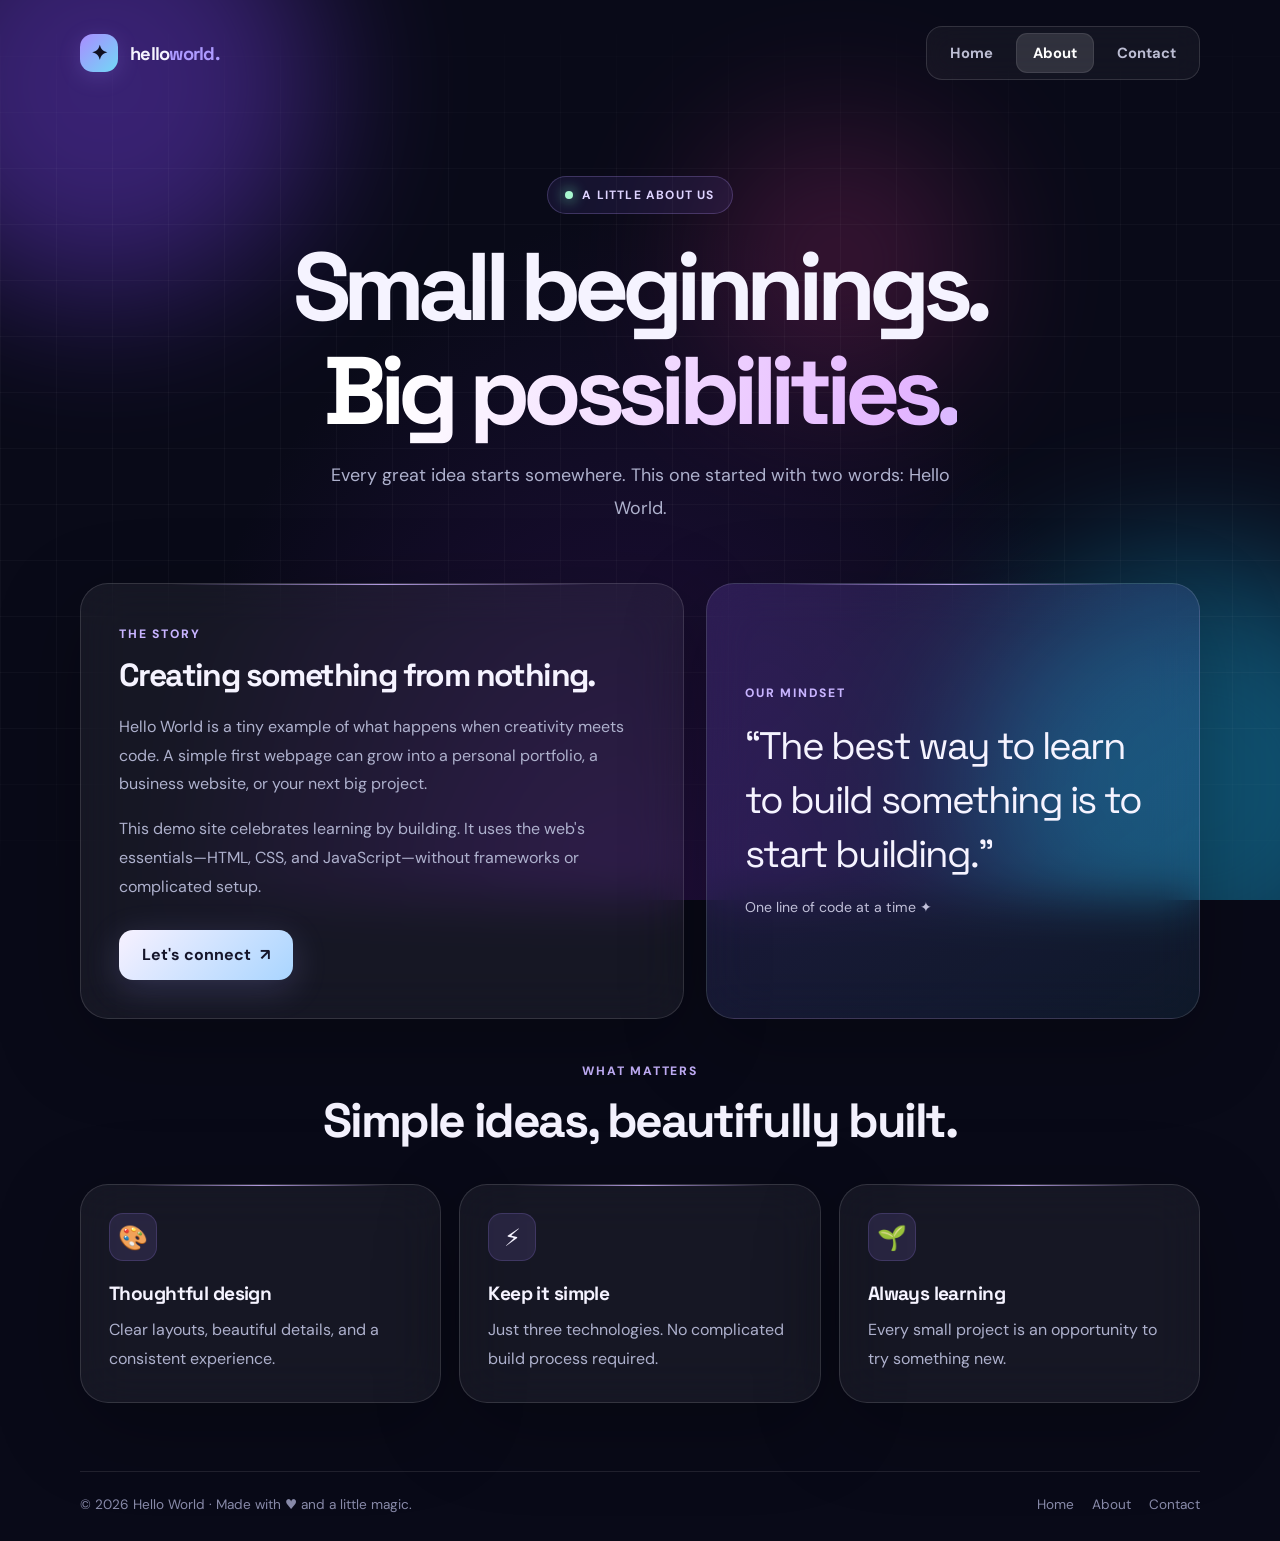
==== about.html @ 331b82f9 "added about, contact, index, readme.md, script and styless" ====
<!DOCTYPE html><html lang="en"><head><meta charset="UTF-8"><meta name="viewport" content="width=device-width,initial-scale=1.0"><meta name="theme-color" content="#090a18"><meta name="description" content="Learn more about the Hello World starter site."><title>About | Hello World</title><link rel="stylesheet" href="styles.css"></head><body><div class="background" aria-hidden="true"><div class="orb one"></div><div class="orb two"></div><div class="orb three"></div><div class="grid-bg"></div></div>
<div class="site-shell"><header class="site-header"><a class="brand" href="index.html" aria-label="Hello World home"><span class="brand-icon">✦</span><span class="brand-name">hello<b>world.</b></span></a><nav class="nav" aria-label="Main navigation"><a href="index.html" >Home</a><a href="about.html" aria-current="page">About</a><a href="contact.html" >Contact</a></nav></header><main><section class="page-intro"><div class="pill"><span class="dot"></span> A little about us</div><h1>Small beginnings.<br><span class="gradient-text">Big possibilities.</span></h1><p>Every great idea starts somewhere. This one started with two words: Hello World.</p></section><section class="about-grid"><article class="about-panel glass"><span class="eyebrow">The story</span><h2>Creating something from nothing.</h2><p class="body-copy">Hello World is a tiny example of what happens when creativity meets code. A simple first webpage can grow into a personal portfolio, a business website, or your next big project.</p><p class="body-copy">This demo site celebrates learning by building. It uses the web's essentials—HTML, CSS, and JavaScript—without frameworks or complicated setup.</p><div style="margin-top:28px"><a class="button primary" href="contact.html">Let's connect <span aria-hidden="true">↗</span></a></div></article><aside class="about-panel glass quote-panel"><span class="eyebrow">Our mindset</span><p class="quote">“The best way to learn to build something is to start building.”</p><span class="small-muted">One line of code at a time ✦</span></aside></section><section aria-labelledby="values-title"><div class="section-title"><span class="eyebrow">What matters</span><h2 class="section-heading" id="values-title">Simple ideas, beautifully built.</h2></div><div class="features"><div class="feature glass"><span class="feature-icon" aria-hidden="true">🎨</span><h3>Thoughtful design</h3><p>Clear layouts, beautiful details, and a consistent experience.</p></div><div class="feature glass"><span class="feature-icon" aria-hidden="true">⚡</span><h3>Keep it simple</h3><p>Just three technologies. No complicated build process required.</p></div><div class="feature glass"><span class="feature-icon" aria-hidden="true">🌱</span><h3>Always learning</h3><p>Every small project is an opportunity to try something new.</p></div></div></section></main><footer class="footer"><span>© <span id="year"></span> Hello World · Made with ♥ and a little magic.</span><div class="footer-links"><a href="index.html">Home</a><a href="about.html">About</a><a href="contact.html">Contact</a></div></footer></div><script src="script.js" defer></script></body></html>
---- styles.css ----
@import url('https://fonts.googleapis.com/css2?family=DM+Sans:wght@400;500;600;700&family=Space+Grotesk:wght@400;500;600;700&display=swap');
:root{color-scheme:dark;--bg:#090a18;--surface:rgba(255,255,255,.055);--surface-hover:rgba(255,255,255,.085);--border:rgba(255,255,255,.13);--text:#f5f3ff;--muted:#aeb1cd;--purple:#ad8bff;--cyan:#8ad8ff;--mint:#a9f5cf;--shadow:0 24px 85px rgba(0,0,0,.28)}
*{box-sizing:border-box}html{scroll-behavior:smooth}body{margin:0;min-height:100vh;font-family:'DM Sans',Inter,ui-sans-serif,system-ui,sans-serif;color:var(--text);background:var(--bg);overflow-x:hidden}button,input,textarea{font:inherit}button,a{-webkit-tap-highlight-color:transparent}a{color:inherit;text-decoration:none}button:focus-visible,a:focus-visible,input:focus-visible,textarea:focus-visible{outline:3px solid #c7b5ff;outline-offset:3px}
.background{position:fixed;inset:0;overflow:hidden;z-index:-2;pointer-events:none;background:radial-gradient(ellipse at 50% 115%,#281148 0%,transparent 56%),var(--bg)}.orb{position:absolute;border-radius:50%;filter:blur(75px);opacity:.4;animation:float 13s ease-in-out infinite alternate}.orb.one{width:430px;height:430px;left:-110px;top:-130px;background:#8046fa}.orb.two{width:450px;height:450px;right:-140px;bottom:-110px;background:#1ab9f1;animation-delay:-5s}.orb.three{width:270px;height:270px;left:55%;top:14%;background:#f43da0;animation-delay:-8s;opacity:.2}.grid-bg{position:absolute;inset:0;background-image:linear-gradient(rgba(255,255,255,.033) 1px,transparent 1px),linear-gradient(90deg,rgba(255,255,255,.033) 1px,transparent 1px);background-size:56px 56px;mask-image:linear-gradient(to bottom,transparent,#000 20%,#000 80%,transparent)}
.site-shell{width:min(1120px,calc(100% - 40px));margin:0 auto;min-height:100vh;display:flex;flex-direction:column}.site-header{display:flex;justify-content:space-between;align-items:center;padding:26px 0;gap:16px}.brand{display:inline-flex;align-items:center;gap:12px;font-family:'Space Grotesk',sans-serif;font-weight:700;font-size:1.15rem;letter-spacing:-.04em}.brand-icon{display:grid;place-items:center;width:38px;height:38px;border-radius:13px;background:linear-gradient(135deg,#a98cff,#72d8f6);color:#101022;font-size:20px;box-shadow:0 5px 22px rgba(163,139,255,.2)}.brand b{color:#ad9aff}.nav{display:flex;align-items:center;gap:6px;padding:6px;background:rgba(255,255,255,.045);border:1px solid var(--border);border-radius:16px;backdrop-filter:blur(14px)}.nav a{padding:10px 17px;border-radius:11px;color:#bcbdd3;font-size:.92rem;font-weight:700;transition:.2s}.nav a:hover,.nav a[aria-current=page]{color:white;background:rgba(255,255,255,.12)}.nav a[aria-current=page]{box-shadow:inset 0 0 0 1px rgba(255,255,255,.09)}
main{flex:1}.hero{padding:70px 0 42px;text-align:center}.pill{display:inline-flex;align-items:center;gap:9px;padding:10px 17px;border:1px solid rgba(187,159,255,.24);background:rgba(140,106,255,.1);border-radius:50px;color:#ded3ff;font-size:12px;font-weight:700;letter-spacing:.1em;text-transform:uppercase}.dot{height:8px;width:8px;border-radius:50%;background:#a8f8cf;box-shadow:0 0 14px #7afbc8}.hero h1{margin:24px auto 16px;max-width:900px;font-family:'Space Grotesk',sans-serif;font-size:clamp(3.2rem,9vw,7.5rem);letter-spacing:-.085em;line-height:1.06;font-weight:700}.gradient-text{background:linear-gradient(105deg,#fff 6%,#e4b5ff 42%,#91ddff 77%,#fff);background-size:220% auto;color:transparent;background-clip:text;-webkit-background-clip:text;animation:shimmer 8s linear infinite}.hero p,.section-lead{max-width:650px;margin:0 auto 28px;color:var(--muted);font-size:clamp(1rem,2vw,1.17rem);line-height:1.8}.actions{display:flex;justify-content:center;gap:12px;flex-wrap:wrap}.button{display:inline-flex;align-items:center;justify-content:center;gap:9px;min-height:50px;border-radius:14px;padding:13px 23px;font-weight:700;cursor:pointer;transition:transform .2s,box-shadow .2s,background .2s;border:1px solid var(--border)}.button:hover{transform:translateY(-3px)}.button.primary{border:0;color:#15152a;background:linear-gradient(135deg,#f7f1ff,#a9d5ff);box-shadow:0 8px 35px rgba(167,163,255,.2)}.button.primary:hover{box-shadow:0 12px 40px rgba(167,163,255,.4)}.button.secondary{color:#eeeaff;background:rgba(255,255,255,.07)}.button.secondary:hover{background:rgba(255,255,255,.13)}.status{min-height:25px;margin-top:18px;color:var(--mint);font-size:.94rem}.status.error{color:#ffb5bc}
.glass{position:relative;border:1px solid var(--border);border-radius:28px;background:var(--surface);backdrop-filter:blur(24px);-webkit-backdrop-filter:blur(24px);box-shadow:var(--shadow)}.glass::before{content:'';position:absolute;top:0;left:15%;right:15%;height:1px;background:linear-gradient(90deg,transparent,rgba(204,177,255,.85),transparent)}.hero-card{padding:60px 38px 40px;margin:20px auto 0;max-width:900px;overflow:hidden}.hero-card .hero{padding:0}.sparkle{position:absolute;pointer-events:none;font-size:22px;animation:pop 900ms ease-out forwards}.eyebrow{color:#c8b4ff;text-transform:uppercase;font-weight:800;letter-spacing:.15em;font-size:.76rem}.section-heading{font-family:'Space Grotesk',sans-serif;font-size:clamp(1.9rem,4vw,3rem);line-height:1.2;letter-spacing:-.05em;margin:12px 0 15px}.features{display:grid;grid-template-columns:repeat(3,1fr);gap:18px;margin:35px 0 50px}.feature{padding:28px;transition:transform .2s,background .2s}.feature:hover{transform:translateY(-5px);background:var(--surface-hover)}.feature-icon{width:48px;height:48px;display:grid;place-items:center;font-size:24px;border-radius:14px;background:rgba(165,135,255,.13);border:1px solid rgba(173,139,255,.18)}.feature h3{font-family:'Space Grotesk',sans-serif;font-size:1.2rem;margin:20px 0 10px;letter-spacing:-.03em}.feature p,.body-copy{color:var(--muted);line-height:1.8;margin:0}.page-intro{text-align:center;padding:70px 0 35px}.page-intro h1{font-family:'Space Grotesk',sans-serif;font-size:clamp(3.1rem,8vw,6rem);letter-spacing:-.075em;line-height:1.08;margin:22px 0 16px}.page-intro p{max-width:650px;margin:0 auto;color:var(--muted);font-size:1.12rem;line-height:1.8}.about-grid{display:grid;grid-template-columns:1.1fr .9fr;gap:22px;margin:24px 0 40px}.about-panel{padding:38px}.about-panel h2{font-family:'Space Grotesk',sans-serif;letter-spacing:-.05em;font-size:2rem;margin:12px 0 18px}.about-panel .body-copy+.body-copy{margin-top:16px}.quote-panel{display:flex;flex-direction:column;justify-content:center;background:linear-gradient(145deg,rgba(140,96,241,.2),rgba(63,161,201,.1))}.quote{font-family:'Space Grotesk',sans-serif;font-size:clamp(1.7rem,3vw,2.4rem);line-height:1.4;letter-spacing:-.05em;margin:18px 0}.small-muted{color:#c1c0d9;font-size:.88rem}.section-title{text-align:center;margin:38px 0 18px}.contact-layout{display:grid;grid-template-columns:1.2fr .8fr;gap:22px;margin:24px 0 55px}.contact-form,.contact-aside{padding:34px}.contact-form h2,.contact-aside h2{font-family:'Space Grotesk',sans-serif;letter-spacing:-.04em;margin:0 0 10px;font-size:1.7rem}.contact-form .body-copy{margin-bottom:26px}.form-row{display:grid;grid-template-columns:1fr 1fr;gap:16px}.field{margin-bottom:18px}.field label{display:block;margin-bottom:9px;color:#e8e5f6;font-size:.91rem;font-weight:700}.field input,.field textarea{display:block;width:100%;background:rgba(4,5,20,.43);border:1px solid rgba(255,255,255,.16);border-radius:12px;color:var(--text);padding:14px 15px;transition:border-color .2s,box-shadow .2s}.field input::placeholder,.field textarea::placeholder{color:#777994}.field input:focus,.field textarea:focus{outline:none;border-color:#a88bff;box-shadow:0 0 0 3px rgba(168,139,255,.15)}.field textarea{resize:vertical;min-height:150px}.note{font-size:.84rem;color:#aaaac7;line-height:1.6;margin:13px 0 0}.aside-item{padding:19px 0;border-bottom:1px solid var(--border)}.aside-item:last-child{border:0}.aside-item strong{display:block;font-size:1.02rem;margin-bottom:8px}.aside-item p{color:var(--muted);line-height:1.7;margin:0}.footer{display:flex;align-items:center;justify-content:space-between;gap:15px;border-top:1px solid rgba(255,255,255,.1);padding:24px 0 28px;margin-top:18px;color:#898baa;font-size:.85rem}.footer-links{display:flex;gap:18px}.footer a:hover{color:#e9dfff}
@keyframes float{to{transform:translate(90px,65px) scale(1.15)}}@keyframes shimmer{to{background-position:220% center}}@keyframes pop{0%{opacity:0;transform:translate(-50%,-50%) scale(.3) rotate(0)}30%{opacity:1}100%{opacity:0;transform:translate(-50%,-120px) scale(1.5) rotate(55deg)}}
@media(max-width:760px){.site-shell{width:min(100% - 28px,1120px)}.site-header{padding:18px 0}.brand{font-size:1rem}.nav a{padding:9px 11px;font-size:.85rem}.hero{padding:40px 0 30px}.hero-card{padding:46px 22px 30px}.features{grid-template-columns:1fr;gap:14px}.about-grid,.contact-layout{grid-template-columns:1fr}.page-intro{padding:46px 0 25px}.about-panel,.contact-form,.contact-aside{padding:27px}.footer{flex-direction:column;text-align:center}.contact-layout{margin-bottom:20px}}
@media(max-width:440px){.brand .brand-name{display:none}.nav{gap:0}.nav a{padding:9px 12px}.hero h1{font-size:clamp(3rem,14vw,4.5rem)}.hero-card{border-radius:22px}.button{width:100%}.form-row{grid-template-columns:1fr;gap:0}}
@media(prefers-reduced-motion:reduce){*,*::before,*::after{animation-duration:.01ms!important;animation-iteration-count:1!important;transition-duration:.01ms!important;scroll-behavior:auto!important}}
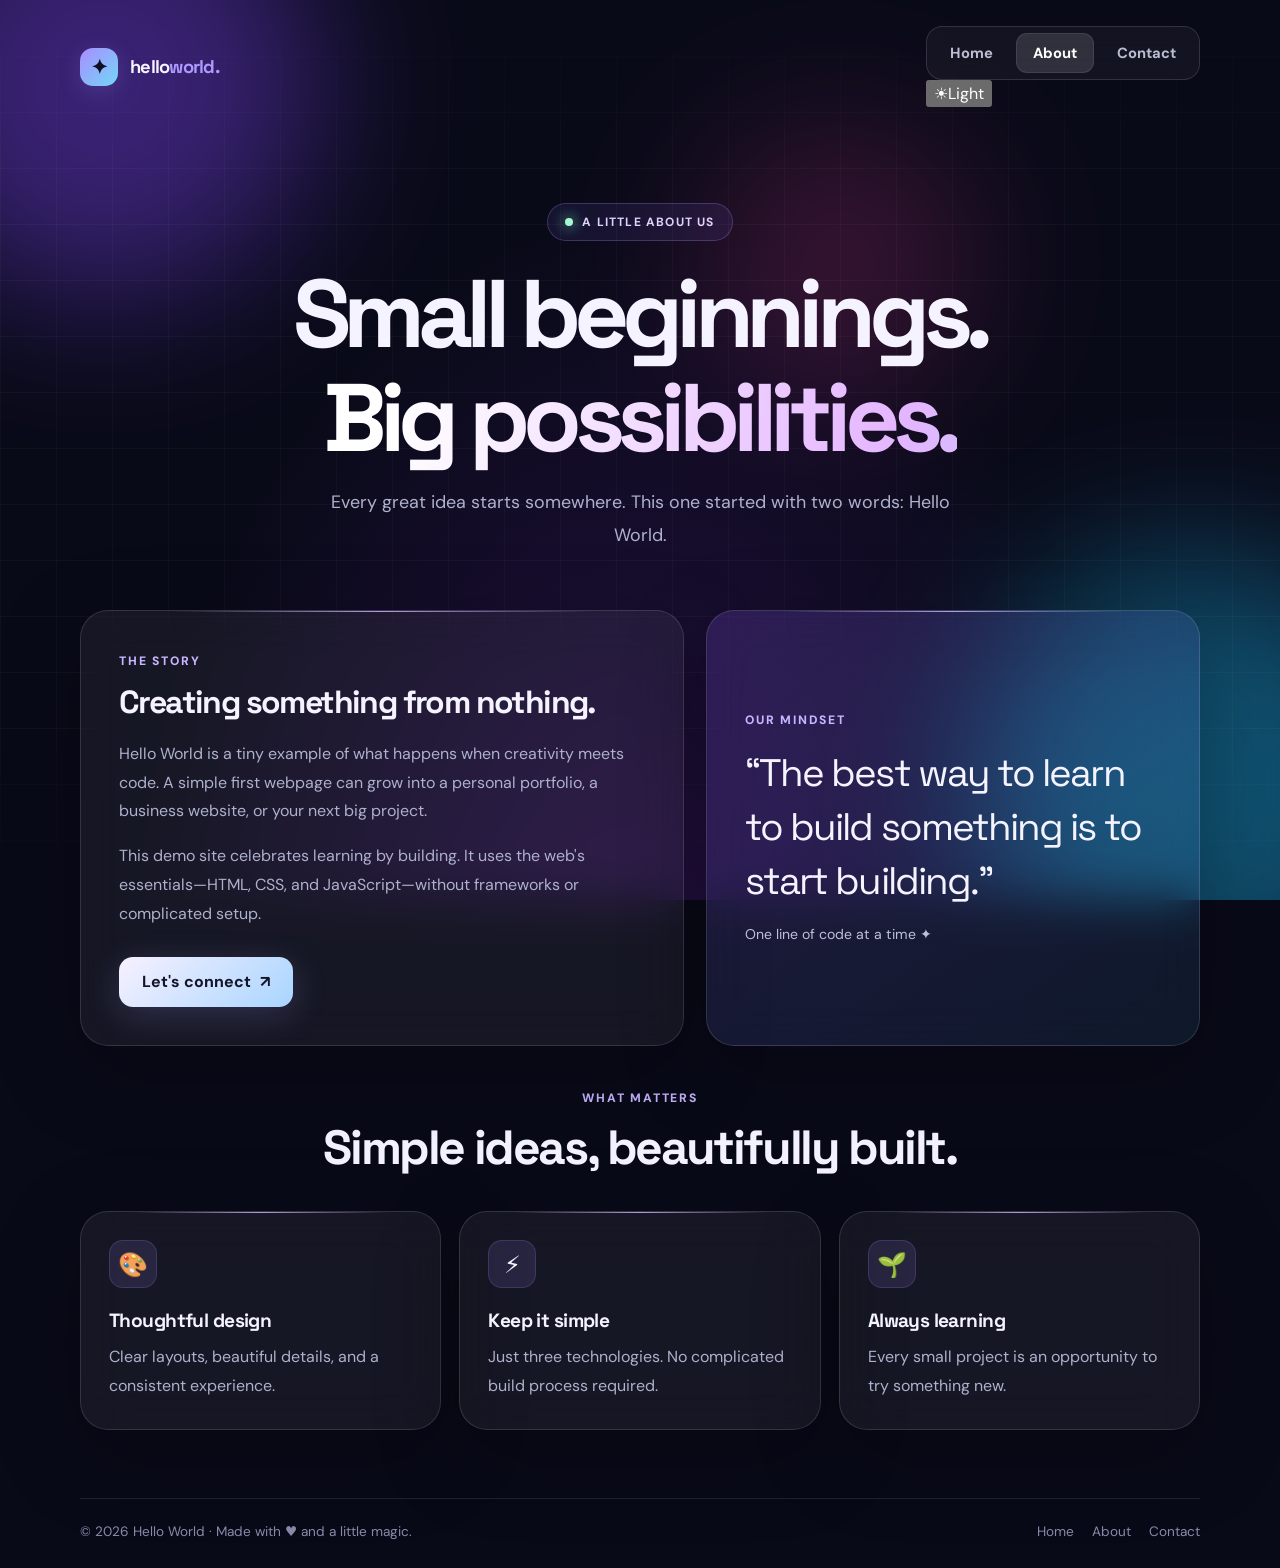
==== commit a3f89633: "Add persistent dark/light theme toggle to about.html" ====
--- a/about.html
+++ b/about.html
@@ -1,2 +1,2 @@
-<!DOCTYPE html><html lang="en"><head><meta charset="UTF-8"><meta name="viewport" content="width=device-width,initial-scale=1.0"><meta name="theme-color" content="#090a18"><meta name="description" content="Learn more about the Hello World starter site."><title>About | Hello World</title><link rel="stylesheet" href="styles.css"></head><body><div class="background" aria-hidden="true"><div class="orb one"></div><div class="orb two"></div><div class="orb three"></div><div class="grid-bg"></div></div>
-<div class="site-shell"><header class="site-header"><a class="brand" href="index.html" aria-label="Hello World home"><span class="brand-icon">✦</span><span class="brand-name">hello<b>world.</b></span></a><nav class="nav" aria-label="Main navigation"><a href="index.html" >Home</a><a href="about.html" aria-current="page">About</a><a href="contact.html" >Contact</a></nav></header><main><section class="page-intro"><div class="pill"><span class="dot"></span> A little about us</div><h1>Small beginnings.<br><span class="gradient-text">Big possibilities.</span></h1><p>Every great idea starts somewhere. This one started with two words: Hello World.</p></section><section class="about-grid"><article class="about-panel glass"><span class="eyebrow">The story</span><h2>Creating something from nothing.</h2><p class="body-copy">Hello World is a tiny example of what happens when creativity meets code. A simple first webpage can grow into a personal portfolio, a business website, or your next big project.</p><p class="body-copy">This demo site celebrates learning by building. It uses the web's essentials—HTML, CSS, and JavaScript—without frameworks or complicated setup.</p><div style="margin-top:28px"><a class="button primary" href="contact.html">Let's connect <span aria-hidden="true">↗</span></a></div></article><aside class="about-panel glass quote-panel"><span class="eyebrow">Our mindset</span><p class="quote">“The best way to learn to build something is to start building.”</p><span class="small-muted">One line of code at a time ✦</span></aside></section><section aria-labelledby="values-title"><div class="section-title"><span class="eyebrow">What matters</span><h2 class="section-heading" id="values-title">Simple ideas, beautifully built.</h2></div><div class="features"><div class="feature glass"><span class="feature-icon" aria-hidden="true">🎨</span><h3>Thoughtful design</h3><p>Clear layouts, beautiful details, and a consistent experience.</p></div><div class="feature glass"><span class="feature-icon" aria-hidden="true">⚡</span><h3>Keep it simple</h3><p>Just three technologies. No complicated build process required.</p></div><div class="feature glass"><span class="feature-icon" aria-hidden="true">🌱</span><h3>Always learning</h3><p>Every small project is an opportunity to try something new.</p></div></div></section></main><footer class="footer"><span>© <span id="year"></span> Hello World · Made with ♥ and a little magic.</span><div class="footer-links"><a href="index.html">Home</a><a href="about.html">About</a><a href="contact.html">Contact</a></div></footer></div><script src="script.js" defer></script></body></html>+<!DOCTYPE html><html lang="en"><head><meta charset="UTF-8"><meta name="viewport" content="width=device-width,initial-scale=1.0"><meta name="theme-color" content="#090a18"><meta name="description" content="Learn more about the Hello World starter site."><title>About | Hello World</title><script>(function(){try{var saved=localStorage.getItem("hello-world-theme");var theme=saved==="light"||saved==="dark"?saved:(matchMedia("(prefers-color-scheme: light)").matches?"light":"dark");document.documentElement.dataset.theme=theme;document.querySelector('meta[name="theme-color"]').content=theme==="light"?"#f7f8ff":"#090a18"}catch(e){document.documentElement.dataset.theme="dark"}})();</script><link rel="stylesheet" href="styles.css"></head><body><div class="background" aria-hidden="true"><div class="orb one"></div><div class="orb two"></div><div class="orb three"></div><div class="grid-bg"></div></div>
+<div class="site-shell"><header class="site-header"><a class="brand" href="index.html" aria-label="Hello World home"><span class="brand-icon">✦</span><span class="brand-name">hello<b>world.</b></span></a><div class="header-actions"><nav class="nav" aria-label="Main navigation"><a href="index.html" >Home</a><a href="about.html" aria-current="page">About</a><a href="contact.html" >Contact</a></nav><button class="theme-toggle" id="theme-toggle" type="button" aria-label="Switch to light mode" aria-pressed="false"><span class="theme-icon" aria-hidden="true">☀️</span><span class="theme-label">Light</span></button></div></header><main><section class="page-intro"><div class="pill"><span class="dot"></span> A little about us</div><h1>Small beginnings.<br><span class="gradient-text">Big possibilities.</span></h1><p>Every great idea starts somewhere. This one started with two words: Hello World.</p></section><section class="about-grid"><article class="about-panel glass"><span class="eyebrow">The story</span><h2>Creating something from nothing.</h2><p class="body-copy">Hello World is a tiny example of what happens when creativity meets code. A simple first webpage can grow into a personal portfolio, a business website, or your next big project.</p><p class="body-copy">This demo site celebrates learning by building. It uses the web's essentials—HTML, CSS, and JavaScript—without frameworks or complicated setup.</p><div style="margin-top:28px"><a class="button primary" href="contact.html">Let's connect <span aria-hidden="true">↗</span></a></div></article><aside class="about-panel glass quote-panel"><span class="eyebrow">Our mindset</span><p class="quote">“The best way to learn to build something is to start building.”</p><span class="small-muted">One line of code at a time ✦</span></aside></section><section aria-labelledby="values-title"><div class="section-title"><span class="eyebrow">What matters</span><h2 class="section-heading" id="values-title">Simple ideas, beautifully built.</h2></div><div class="features"><div class="feature glass"><span class="feature-icon" aria-hidden="true">🎨</span><h3>Thoughtful design</h3><p>Clear layouts, beautiful details, and a consistent experience.</p></div><div class="feature glass"><span class="feature-icon" aria-hidden="true">⚡</span><h3>Keep it simple</h3><p>Just three technologies. No complicated build process required.</p></div><div class="feature glass"><span class="feature-icon" aria-hidden="true">🌱</span><h3>Always learning</h3><p>Every small project is an opportunity to try something new.</p></div></div></section></main><footer class="footer"><span>© <span id="year"></span> Hello World · Made with ♥ and a little magic.</span><div class="footer-links"><a href="index.html">Home</a><a href="about.html">About</a><a href="contact.html">Contact</a></div></footer></div><script src="script.js" defer></script></body></html>
